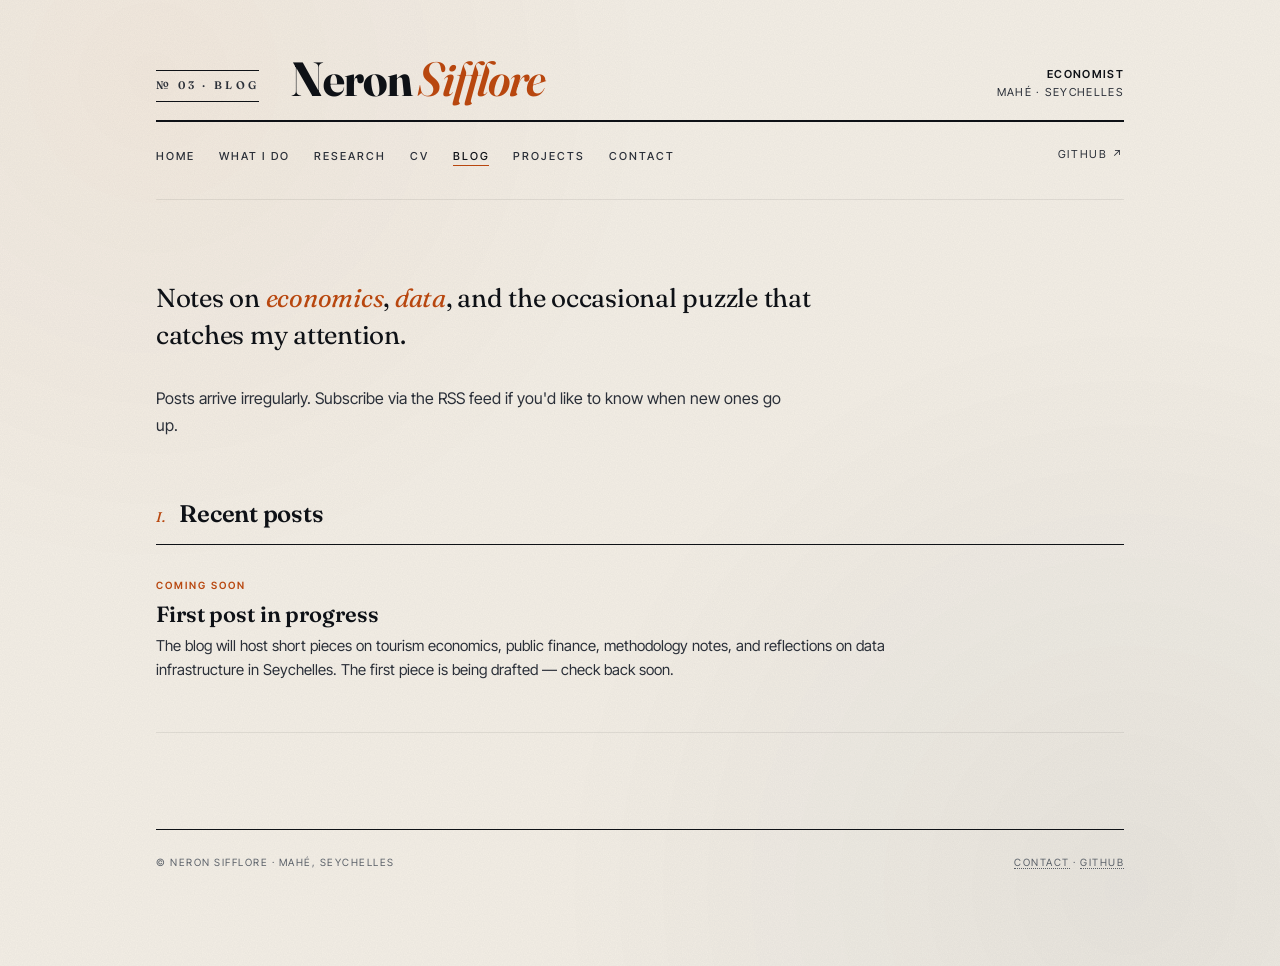
==== blog.html @ 11c0534f "Add files via upload" ====
<!doctype html>
<html lang="en">
<head>
  <meta charset="utf-8">
  <meta name="viewport" content="width=device-width, initial-scale=1">
  <title>Blog — Neron Sifflore</title>
  <link rel="preconnect" href="https://fonts.googleapis.com">
  <link rel="preconnect" href="https://fonts.gstatic.com" crossorigin>
  <link href="https://fonts.googleapis.com/css2?family=Fraunces:opsz,wght@9..144,400;9..144,500;9..144,600;9..144,700;9..144,800&family=Inter+Tight:wght@300;400;500;600;700&family=JetBrains+Mono:wght@400;500&display=swap" rel="stylesheet">
  <link rel="stylesheet" href="styles.css">
</head>
<body>

<script>document.body.classList.add('js-loaded');</script>

<div class="page">

  <!-- ============== MASTHEAD ============== -->
  <header class="mast reveal r1">
    <div class="crest">№&nbsp;03&nbsp;·&nbsp;BLOG</div>
    <div>
      <h1>Neron <em>Sifflore</em></h1>
    </div>
    <div class="meta">
      <div><b>Economist</b></div>
      <div>Mahé · Seychelles</div>
    </div>
  </header>

  <!-- ============== NAV ============== -->
  <nav class="nav reveal r2">
    <ul class="nav-links">
      <li><a href="index.html">Home</a></li>
      <li><a href="what-i-do.html">What I do</a></li>
      <li><a href="research.html">Research</a></li>
      <li><a href="cv.pdf">CV</a></li>
      <li><a href="blog.html" class="active">Blog</a></li>
      <li><a href="projects.html">Projects</a></li>
      <li><a href="contact.html">Contact</a></li>
    </ul>
    <div class="nav-right">
      <a href="https://github.com/Nts4real" target="_blank" rel="noopener">GitHub ↗</a>
    </div>
  </nav>

  <!-- ============== INTRO ============== -->
  <section class="intro reveal r3">
    <p class="lede">
      Notes on <em>economics</em>, <em>data</em>, and the occasional puzzle that catches my attention.
    </p>
    <p>Posts arrive irregularly. Subscribe via the RSS feed if you'd like to know when new ones go up.</p>
  </section>

  <!-- ============== POSTS ============== -->
  <div class="sec-label reveal r4">
    <span class="num">I.</span>
    <h2>Recent posts</h2>
  </div>

  <article class="paper">
    <div class="paper-tag">Coming soon</div>
    <span class="paper-title">First post in progress</span>
    <p class="abstract">
      The blog will host short pieces on tourism economics, public finance, methodology notes, and reflections on data infrastructure in Seychelles. The first piece is being drafted — check back soon.
    </p>
  </article>

  <!-- ============== COLOPHON ============== -->
  <footer class="colophon">
    <span>© Neron Sifflore · Mahé, Seychelles</span>
    <span class="right"><a href="contact.html">Contact</a> · <a href="https://github.com/Nts4real">GitHub</a></span>
  </footer>

</div>

</body>
</html>
---- styles.css ----
/* ============================================================
   NERON SIFFLORE — Academic Site
   Editorial design language inspired by data-journalism layouts
   Cream paper, sienna accents, Fraunces serif
   ============================================================ */

:root {
  --ink: #0E1116;
  --ink-2: #2A2F38;
  --ink-3: #5A6068;
  --paper: #F4EFE6;
  --paper-2: #EBE3D5;
  --paper-3: #DDD3C0;
  --rule: #1A1F28;
  --navy: #0E2A47;
  --navy-2: #1F3864;
  --accent: #B8470F;
  --accent-2: #D97334;
  --moss: #3D5A3F;
  --gold: #A47E3B;
  --grid: rgba(14, 17, 22, 0.08);
  --grid-light: rgba(14, 17, 22, 0.04);
  --shadow: 0 1px 0 rgba(14, 17, 22, 0.06), 0 8px 24px -12px rgba(14, 17, 22, 0.18);
}

* { box-sizing: border-box; margin: 0; padding: 0; }

html, body {
  background: var(--paper);
  color: var(--ink);
  -webkit-font-smoothing: antialiased;
  -moz-osx-font-smoothing: grayscale;
}

body {
  font-family: "Inter Tight", system-ui, -apple-system, sans-serif;
  font-size: 16px;
  line-height: 1.6;
  background-image:
    radial-gradient(circle at 12% 8%, rgba(180,71,15,0.04) 0%, transparent 35%),
    radial-gradient(circle at 88% 92%, rgba(14,42,71,0.05) 0%, transparent 40%),
    url("data:image/svg+xml;utf8,<svg xmlns='http://www.w3.org/2000/svg' width='120' height='120'><filter id='n'><feTurbulence type='fractalNoise' baseFrequency='0.85' numOctaves='2' stitchTiles='stitch'/><feColorMatrix values='0 0 0 0 0  0 0 0 0 0  0 0 0 0 0  0 0 0 0.045 0'/></filter><rect width='120' height='120' filter='url(%23n)'/></svg>");
  min-height: 100vh;
}

.display, h1, h2, h3, h4 { font-family: "Fraunces", Georgia, serif; font-optical-sizing: auto; letter-spacing: -0.01em; }
.mono { font-family: "JetBrains Mono", "Courier New", monospace; font-feature-settings: "tnum"; }

a { color: var(--ink); text-decoration: none; transition: color 0.16s ease, border-color 0.16s ease; }
a:hover { color: var(--accent); }

p { margin-bottom: 1em; }
em { color: var(--accent); font-style: italic; font-family: "Fraunces", serif; }
strong { font-weight: 600; color: var(--ink); }

/* ============== LAYOUT ============== */
.page {
  max-width: 1080px;
  margin: 0 auto;
  padding: 56px 56px 96px;
}

/* ============== MASTHEAD ============== */
.mast {
  display: grid;
  grid-template-columns: auto 1fr auto;
  gap: 32px;
  align-items: end;
  padding-bottom: 18px;
  border-bottom: 2px solid var(--ink);
  margin-bottom: 8px;
}

.mast .crest {
  font-family: "Fraunces", serif;
  font-weight: 600;
  font-size: 11px;
  letter-spacing: 0.3em;
  text-transform: uppercase;
  color: var(--ink-2);
  padding: 6px 0;
  border-top: 1px solid var(--ink);
  border-bottom: 1px solid var(--ink);
}

.mast h1 {
  font-family: "Fraunces", serif;
  font-weight: 700;
  font-size: 48px;
  line-height: 0.95;
  letter-spacing: -0.025em;
  color: var(--ink);
  font-variation-settings: "opsz" 144;
}

.mast h1 em { font-style: italic; color: var(--accent); font-weight: 600; }

.mast .meta {
  text-align: right;
  font-size: 11px;
  letter-spacing: 0.12em;
  text-transform: uppercase;
  color: var(--ink-2);
  line-height: 1.6;
}

.mast .meta b { color: var(--ink); font-weight: 600; }

/* ============== NAV ============== */
.nav {
  display: flex;
  justify-content: space-between;
  align-items: center;
  padding: 12px 0 32px;
  border-bottom: 1px solid var(--grid);
  margin-bottom: 48px;
}

.nav-links {
  display: flex;
  gap: 24px;
  list-style: none;
}

.nav-links a {
  font-family: "Inter Tight", sans-serif;
  font-size: 11px;
  letter-spacing: 0.18em;
  text-transform: uppercase;
  font-weight: 500;
  color: var(--ink-2);
  padding-bottom: 2px;
  border-bottom: 1px solid transparent;
}

.nav-links a:hover,
.nav-links a.active {
  color: var(--ink);
  border-bottom-color: var(--accent);
}

.nav-right {
  display: flex;
  gap: 16px;
  align-items: center;
  font-size: 11px;
  letter-spacing: 0.15em;
  text-transform: uppercase;
  color: var(--ink-2);
}

.nav-right a { color: var(--ink-2); }
.nav-right a:hover { color: var(--accent); }

/* ============== SECTION LABELS ============== */
.sec-label {
  display: flex;
  align-items: baseline;
  gap: 14px;
  margin: 56px 0 24px;
  padding-bottom: 10px;
  border-bottom: 1px solid var(--ink);
}

.sec-label .num {
  font-family: "Fraunces", serif;
  font-style: italic;
  font-weight: 500;
  font-size: 14px;
  color: var(--accent);
  letter-spacing: 0.05em;
}

.sec-label h2 {
  font-family: "Fraunces", serif;
  font-weight: 600;
  font-size: 24px;
  letter-spacing: -0.01em;
  color: var(--ink);
}

.sec-label .hint {
  margin-left: auto;
  font-size: 11px;
  color: var(--ink-2);
  letter-spacing: 0.08em;
  text-transform: uppercase;
  font-weight: 500;
}

/* Plain headings (when not using section label) */
h2.plain {
  font-family: "Fraunces", serif;
  font-weight: 600;
  font-size: 22px;
  letter-spacing: -0.005em;
  margin: 40px 0 16px;
}

h3 {
  font-family: "Fraunces", serif;
  font-weight: 600;
  font-size: 18px;
  margin: 24px 0 12px;
  color: var(--ink);
}

/* ============== HOMEPAGE INTRO ============== */
.intro {
  margin-top: 32px;
  padding-top: 32px;
}

.intro .lede {
  font-family: "Fraunces", serif;
  font-weight: 400;
  font-size: 26px;
  line-height: 1.4;
  color: var(--ink);
  letter-spacing: -0.01em;
  max-width: 700px;
  margin-bottom: 32px;
}

.intro .lede em { font-style: italic; color: var(--accent); }

.intro p {
  font-size: 16px;
  line-height: 1.7;
  max-width: 640px;
  color: var(--ink-2);
  margin-bottom: 14px;
}

.intro p strong { color: var(--ink); }

/* ============== FEATURED FIGURES (homepage) ============== */
.figures {
  display: grid;
  grid-template-columns: 1fr 1fr;
  gap: 24px;
  margin: 48px 0;
}

.figures.single {
  grid-template-columns: 1fr;
}

.figure-card.wide .chart-wrap {
  height: 360px;
}

/* ============== CHART QUESTION HEADER ============== */
.chart-question {
  margin: 56px 0 18px;
  padding-bottom: 18px;
  border-bottom: 1px solid var(--ink);
}

.chart-question .kicker {
  display: block;
  font-family: "Inter Tight", sans-serif;
  font-size: 11px;
  letter-spacing: 0.2em;
  text-transform: uppercase;
  color: var(--accent);
  font-weight: 600;
  margin-bottom: 12px;
}

.chart-question h2 {
  font-family: "Fraunces", serif;
  font-weight: 600;
  font-size: 38px;
  line-height: 1.15;
  letter-spacing: -0.02em;
  color: var(--ink);
  font-variation-settings: "opsz" 144;
  max-width: 760px;
}

.chart-question h2 em {
  font-style: italic;
  color: var(--accent);
  font-weight: 600;
}

.chart-question .subline {
  display: block;
  margin-top: 10px;
  font-family: "Fraunces", serif;
  font-style: italic;
  font-weight: 400;
  font-size: 16px;
  letter-spacing: 0.02em;
  color: var(--ink-3);
}

.chart-question .subline::before {
  content: "↳ ";
  color: var(--accent);
  font-style: normal;
}

/* Tighten figure margin since the question already has space below */
.chart-question + .figures {
  margin-top: 0;
}

@media (max-width: 760px) {
  .chart-question h2 { font-size: 28px; }
}

.figure-card {
  border: 1px solid var(--ink);
  background: var(--paper);
  padding: 18px;
}

.figure-card img,
.figure-card svg {
  width: 100%;
  height: auto;
  display: block;
  margin-bottom: 14px;
}

.figure-card .chart-wrap {
  position: relative;
  width: 100%;
  height: 280px;
  margin-bottom: 14px;
}

.figure-card .chart-wrap canvas {
  width: 100% !important;
  height: 100% !important;
}

.figure-card .caption {
  font-family: "Fraunces", serif;
  font-style: italic;
  font-size: 14px;
  color: var(--ink-2);
  line-height: 1.4;
}

.figure-card .caption .fig-num {
  font-family: "Inter Tight", sans-serif;
  font-style: normal;
  font-size: 9px;
  letter-spacing: 0.18em;
  text-transform: uppercase;
  color: var(--accent);
  font-weight: 600;
  display: block;
  margin-bottom: 4px;
}

/* ============== RESEARCH LIST ============== */
.paper {
  margin: 32px 0 48px;
  padding-bottom: 32px;
  border-bottom: 1px solid var(--grid);
}

.paper:last-child { border-bottom: none; }

.paper .paper-tag {
  font-size: 10px;
  letter-spacing: 0.2em;
  text-transform: uppercase;
  color: var(--accent);
  font-weight: 600;
  margin-bottom: 8px;
}

.paper .paper-title {
  font-family: "Fraunces", serif;
  font-weight: 600;
  font-size: 22px;
  line-height: 1.25;
  color: var(--ink);
  letter-spacing: -0.005em;
  margin-bottom: 6px;
  display: block;
}

.paper .paper-title:hover { color: var(--accent); }

.paper .authors {
  font-size: 13px;
  color: var(--ink-2);
  margin-bottom: 14px;
  font-family: "Inter Tight", sans-serif;
}

.paper .authors a { border-bottom: 1px dotted var(--ink-3); }
.paper .authors .year {
  font-family: "JetBrains Mono", monospace;
  font-size: 11px;
  color: var(--ink-3);
  margin-left: 8px;
}

.paper .abstract {
  font-size: 15px;
  line-height: 1.6;
  color: var(--ink-2);
  max-width: 760px;
  margin-bottom: 18px;
}

.paper .figure-inline {
  border: 1px solid var(--ink);
  padding: 14px;
  background: var(--paper);
  margin-top: 18px;
  max-width: 560px;
}

.paper .figure-inline img,
.paper .figure-inline svg {
  width: 100%;
  height: auto;
  display: block;
}

.paper .figure-inline .fig-caption {
  margin-top: 10px;
  padding-top: 8px;
  border-top: 1px solid var(--grid);
  font-family: "Fraunces", serif;
  font-style: italic;
  font-size: 12px;
  color: var(--ink-3);
}

/* ============== PROJECTS LIST ============== */
.project {
  display: grid;
  grid-template-columns: 1fr 2fr;
  gap: 32px;
  padding: 28px 0;
  border-bottom: 1px solid var(--grid);
}

.project:last-child { border-bottom: none; }

.project .project-meta {
  font-family: "JetBrains Mono", monospace;
  font-size: 11px;
  color: var(--ink-3);
  letter-spacing: 0.05em;
}

.project .project-meta .label {
  font-family: "Inter Tight", sans-serif;
  font-size: 9px;
  letter-spacing: 0.2em;
  text-transform: uppercase;
  color: var(--accent);
  font-weight: 600;
  display: block;
  margin-bottom: 4px;
}

.project h3 {
  font-family: "Fraunces", serif;
  font-weight: 600;
  font-size: 20px;
  margin: 0 0 8px;
  letter-spacing: -0.005em;
}

.project h3 a:hover { color: var(--accent); }

.project p {
  font-size: 14px;
  line-height: 1.6;
  color: var(--ink-2);
  margin: 0 0 14px;
}

/* Project chart embed */
.project-figure {
  border: 1px solid var(--ink);
  background: var(--paper);
  padding: 18px;
  margin-top: 18px;
  max-width: 720px;
}

.project-figure .chart-wrap {
  position: relative;
  width: 100%;
  height: 300px;
  margin-bottom: 12px;
}

.project-figure .chart-wrap canvas {
  width: 100% !important;
  height: 100% !important;
}

.project-figure .fig-caption {
  margin-top: 12px;
  padding-top: 10px;
  border-top: 1px solid var(--grid);
  font-family: "Fraunces", serif;
  font-style: italic;
  font-size: 12px;
  color: var(--ink-3);
  line-height: 1.5;
}

.project-figure .fig-caption .fig-num {
  font-family: "Inter Tight", sans-serif;
  font-style: normal;
  font-size: 9px;
  letter-spacing: 0.18em;
  text-transform: uppercase;
  color: var(--accent);
  font-weight: 600;
  display: block;
  margin-bottom: 4px;
}

@media (max-width: 760px) {
  .project-figure .chart-wrap { height: 240px; }
}

/* ============== INLINE LINK LIST ============== */
.tagged-list {
  list-style: none;
  margin: 24px 0 32px;
}

.tagged-list li {
  position: relative;
  padding: 12px 0 12px 18px;
  border-bottom: 1px solid var(--grid);
  font-size: 15px;
  line-height: 1.5;
}

.tagged-list li:last-child { border-bottom: none; }

.tagged-list li::before {
  content: "↳";
  position: absolute;
  left: 0;
  top: 12px;
  color: var(--accent);
  font-family: "Fraunces", serif;
  font-style: italic;
}

.tagged-list li em {
  font-style: italic;
  font-family: "Fraunces", serif;
  color: var(--ink);
  font-weight: 500;
}

.tagged-list a {
  border-bottom: 1px dotted var(--ink-3);
}

.tagged-list a:hover { border-bottom-color: var(--accent); border-bottom-style: solid; }

/* ============== PROSE (long-form text body) ============== */
.prose {
  max-width: 700px;
  margin: 24px 0 48px;
}

.prose p {
  font-size: 17px;
  line-height: 1.7;
  color: var(--ink-2);
  margin-bottom: 18px;
}

.prose p strong { color: var(--ink); font-weight: 600; }

.prose p em {
  color: var(--accent);
  font-style: italic;
  font-family: "Fraunces", serif;
  font-weight: 500;
}

.prose blockquote {
  border-left: 2px solid var(--accent);
  padding: 4px 0 4px 22px;
  margin: 24px 0;
  font-family: "Fraunces", serif;
  font-style: italic;
  font-size: 19px;
  line-height: 1.5;
  color: var(--ink);
}

.prose ul, .prose ol {
  margin: 18px 0 24px 24px;
  font-size: 17px;
  line-height: 1.65;
  color: var(--ink-2);
}

.prose li { margin-bottom: 10px; }

.prose ul li::marker { color: var(--accent); }

.prose hr {
  border: none;
  border-top: 1px solid var(--grid);
  margin: 36px 0;
}

/* ============== CONTACT ============== */
.contact-grid {
  display: grid;
  grid-template-columns: repeat(2, 1fr);
  gap: 0;
  border: 1px solid var(--ink);
  margin-top: 32px;
}

.contact-cell {
  padding: 24px 28px;
  border-right: 1px solid var(--grid);
  border-bottom: 1px solid var(--grid);
}

.contact-cell:nth-child(2n) { border-right: none; }
.contact-cell:nth-last-child(-n+2) { border-bottom: none; }

.contact-cell .label {
  font-size: 9px;
  letter-spacing: 0.2em;
  text-transform: uppercase;
  color: var(--ink-2);
  font-weight: 600;
  margin-bottom: 6px;
}

.contact-cell .val {
  font-family: "Fraunces", serif;
  font-size: 16px;
  color: var(--ink);
}

.contact-cell .val a { border-bottom: 1px dotted var(--ink-3); }

/* ============== COLOPHON / FOOTER ============== */
.colophon {
  margin-top: 96px;
  padding: 24px 0 0;
  border-top: 1px solid var(--ink);
  display: flex;
  justify-content: space-between;
  align-items: center;
  font-size: 10px;
  letter-spacing: 0.15em;
  text-transform: uppercase;
  color: var(--ink-3);
}

.colophon .right { text-align: right; }
.colophon a { color: var(--ink-3); border-bottom: 1px dotted var(--ink-3); }
.colophon a:hover { color: var(--accent); border-color: var(--accent); }

/* ============== REVEAL ANIMATION ============== */
/* Default: visible. Animation only kicks in if .js-loaded class is on body */
.reveal { opacity: 1; }
.js-loaded .reveal {
  animation: rise 0.7s ease both;
  opacity: 0;
}
@keyframes rise {
  from { opacity: 0; transform: translateY(8px); }
  to { opacity: 1; transform: none; }
}
.r1 { animation-delay: 0.05s; }
.r2 { animation-delay: 0.15s; }
.r3 { animation-delay: 0.25s; }
.r4 { animation-delay: 0.35s; }
.r5 { animation-delay: 0.45s; }

@media (prefers-reduced-motion: reduce) {
  .js-loaded .reveal { animation: none; opacity: 1; transform: none; }
}

/* ============== MOBILE ============== */
@media (max-width: 760px) {
  .page { padding: 32px 20px 60px; }
  .mast { grid-template-columns: 1fr; gap: 16px; }
  .mast .meta { text-align: left; }
  .mast h1 { font-size: 36px; }
  .nav { flex-direction: column; align-items: flex-start; gap: 16px; padding: 12px 0 24px; margin-bottom: 32px; }
  .nav-links { flex-wrap: wrap; gap: 14px 18px; }
  .figures { grid-template-columns: 1fr; }
  .project { grid-template-columns: 1fr; gap: 12px; }
  .contact-grid { grid-template-columns: 1fr; }
  .contact-cell { border-right: none; }
  .contact-cell:nth-child(2n) { border-right: none; }
  .intro .lede { font-size: 22px; }
}
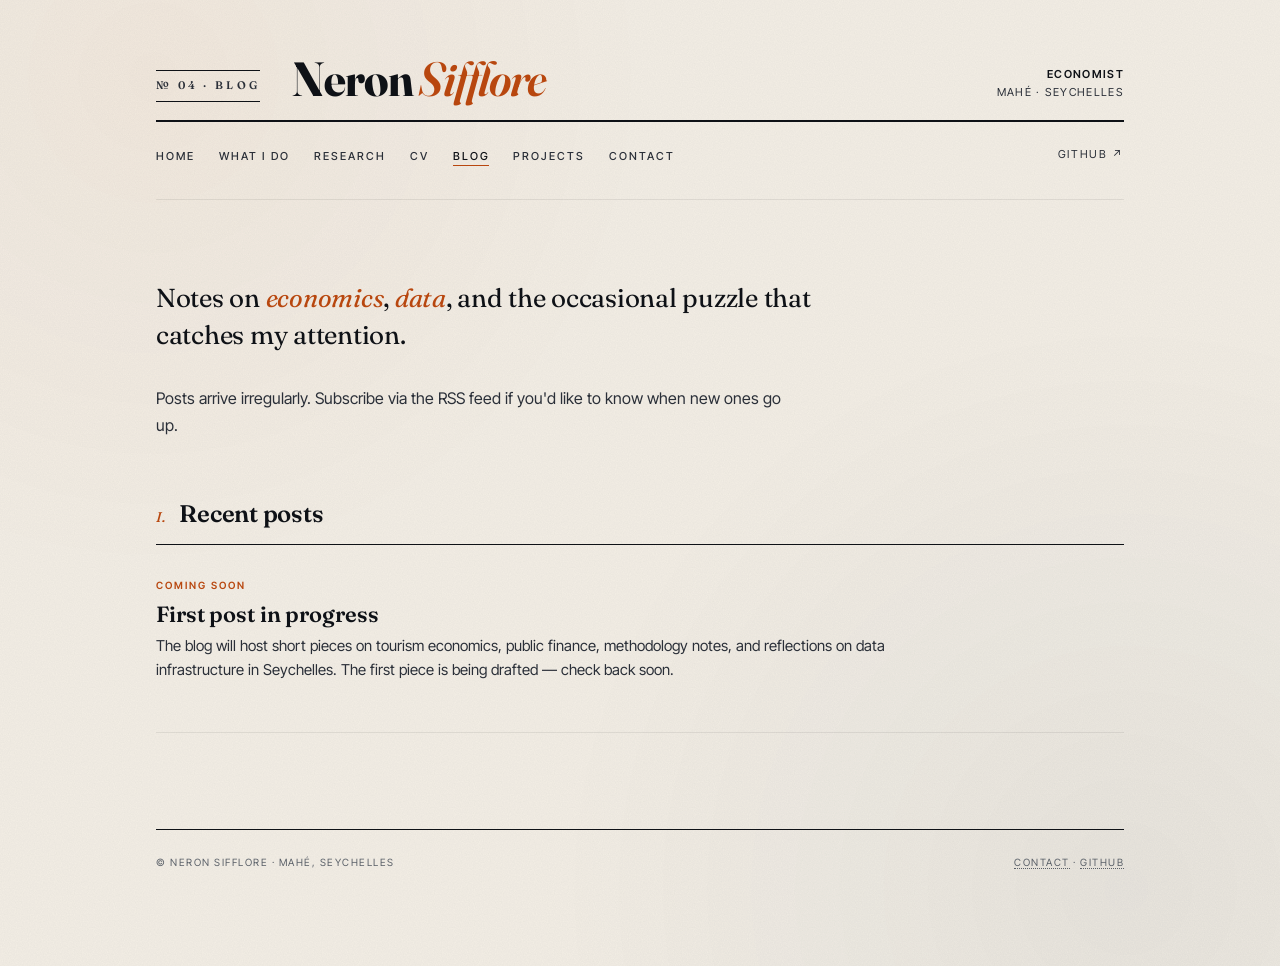
==== commit e9a252c8: "Update blog.html" ====
--- a/blog.html
+++ b/blog.html
@@ -1,6 +1,7 @@
 <!doctype html>
 <html lang="en">
 <head>
+    <link rel="icon" type="image/svg+xml" href="favicon.svg">
   <meta charset="utf-8">
   <meta name="viewport" content="width=device-width, initial-scale=1">
   <title>Blog — Neron Sifflore</title>
@@ -17,7 +18,7 @@
 
   <!-- ============== MASTHEAD ============== -->
   <header class="mast reveal r1">
-    <div class="crest">№&nbsp;03&nbsp;·&nbsp;BLOG</div>
+    <div class="crest">№&nbsp;04&nbsp;·&nbsp;BLOG</div>
     <div>
       <h1>Neron <em>Sifflore</em></h1>
     </div>
